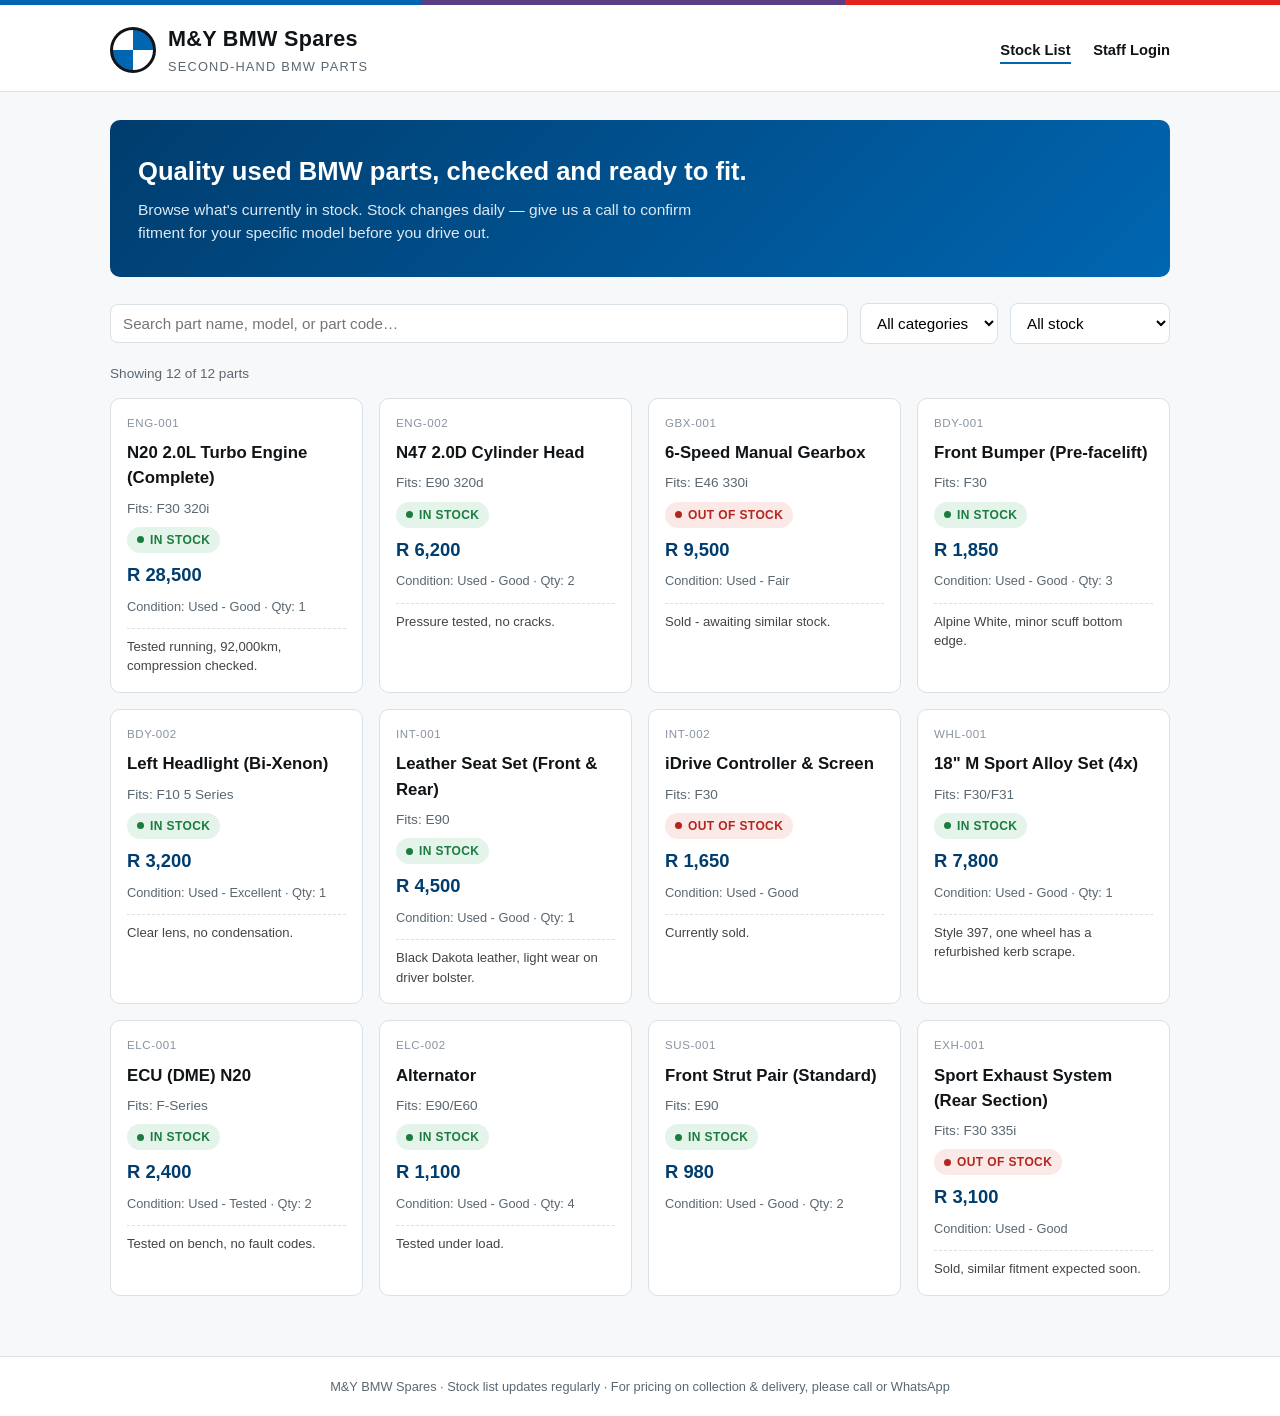
==== index.html @ ab0c29df "Add files via upload" ====
<!DOCTYPE html>
<html lang="en">
<head>
<meta charset="UTF-8">
<meta name="viewport" content="width=device-width, initial-scale=1.0">
<title>M&Y BMW Spares — Quality Second-Hand BMW Parts</title>
<meta name="description" content="M&Y BMW Spares — second-hand BMW parts. Browse current stock by category and model.">
<link rel="stylesheet" href="styles.css">
</head>
<body>

<div class="m-stripe"></div>
<header class="site-header">
  <div class="header-inner">
    <div class="brand">
      <div class="roundel"></div>
      <div>
        <h1>M&amp;Y BMW Spares</h1>
        <p>Second-hand BMW parts</p>
      </div>
    </div>
    <nav class="site-nav">
      <a href="index.html" class="active">Stock List</a>
      <a href="admin.html">Staff Login</a>
    </nav>
  </div>
</header>

<main>
  <section class="hero">
    <h2>Quality used BMW parts, checked and ready to fit.</h2>
    <p>Browse what's currently in stock. Stock changes daily — give us a call to confirm fitment for your specific model before you drive out.</p>
  </section>

  <div class="toolbar">
    <input type="search" id="search" placeholder="Search part name, model, or part code…">
    <select id="categoryFilter">
      <option value="">All categories</option>
    </select>
    <select id="stockFilter">
      <option value="">All stock</option>
      <option value="in">In stock only</option>
      <option value="out">Out of stock only</option>
    </select>
  </div>

  <div class="count-bar" id="countBar"></div>

  <div class="grid" id="grid"></div>
  <div class="empty" id="emptyMsg" style="display:none;">No parts match your search. Try a different term or filter.</div>
</main>

<footer>
  M&amp;Y BMW Spares · Stock list updates regularly · For pricing on collection &amp; delivery, please call or WhatsApp
</footer>

<script src="common.js"></script>
<script>
let allItems = [];

function renderCategoryOptions(items){
  const cats = [...new Set(items.map(i=>i.category))].sort();
  const sel = document.getElementById("categoryFilter");
  cats.forEach(c=>{
    const opt = document.createElement("option");
    opt.value = c; opt.textContent = c;
    sel.appendChild(opt);
  });
}

function cardHTML(item){
  const stockClass = item.inStock ? "in" : "out";
  const stockLabel = item.inStock ? "In stock" : "Out of stock";
  return `
    <div class="card">
      <span class="id">${item.id}</span>
      <h3>${item.name}</h3>
      <span class="model">Fits: ${item.model}</span>
      <span class="badge ${stockClass}">${stockLabel}</span>
      <span class="price">${formatPrice(item.price)}</span>
      <span class="meta">Condition: ${item.condition}${item.inStock && item.qty ? ` · Qty: ${item.qty}` : ""}</span>
      ${item.notes ? `<span class="notes">${item.notes}</span>` : ""}
    </div>
  `;
}

function applyFilters(){
  const q = document.getElementById("search").value.trim().toLowerCase();
  const cat = document.getElementById("categoryFilter").value;
  const stock = document.getElementById("stockFilter").value;

  let filtered = allItems.filter(i=>{
    const matchesQ = !q || (i.name+" "+i.model+" "+i.id+" "+i.category).toLowerCase().includes(q);
    const matchesCat = !cat || i.category === cat;
    const matchesStock = !stock || (stock === "in" ? i.inStock : !i.inStock);
    return matchesQ && matchesCat && matchesStock;
  });

  const grid = document.getElementById("grid");
  const empty = document.getElementById("emptyMsg");
  document.getElementById("countBar").textContent = `Showing ${filtered.length} of ${allItems.length} parts`;

  if (filtered.length === 0){
    grid.innerHTML = "";
    empty.style.display = "block";
  } else {
    empty.style.display = "none";
    grid.innerHTML = filtered.map(cardHTML).join("");
  }
}

async function init(){
  allItems = await loadInventory();
  renderCategoryOptions(allItems);
  applyFilters();
  document.getElementById("search").addEventListener("input", applyFilters);
  document.getElementById("categoryFilter").addEventListener("change", applyFilters);
  document.getElementById("stockFilter").addEventListener("change", applyFilters);
}
init();
</script>
</body>
</html>
---- styles.css ----
:root{
  --bmw-blue:#0066B1;
  --bmw-blue-deep:#003D6E;
  --bmw-sky:#5EB3E4;
  --m-purple:#5A3E85;
  --m-red:#E2231A;
  --ink:#101417;
  --paper:#F6F8FA;
  --line:#D9E1E7;
  --white:#FFFFFF;
  --good:#1C7C3F;
  --out:#B3261E;
  --radius:10px;
}

*{box-sizing:border-box;}
html,body{margin:0;padding:0;}
body{
  font-family:"Segoe UI",Roboto,Helvetica,Arial,sans-serif;
  background:var(--paper);
  color:var(--ink);
  line-height:1.5;
}

a{color:var(--bmw-blue-deep);}

/* M-stripe signature element */
.m-stripe{
  height:5px;
  width:100%;
  background:linear-gradient(90deg,
    var(--bmw-blue) 0% 33%,
    var(--m-purple) 33% 66%,
    var(--m-red) 66% 100%);
}

header.site-header{
  background:var(--white);
  border-bottom:1px solid var(--line);
}

.header-inner{
  max-width:1100px;
  margin:0 auto;
  padding:18px 20px 14px;
  display:flex;
  align-items:center;
  justify-content:space-between;
  gap:16px;
  flex-wrap:wrap;
}

.brand{
  display:flex;
  align-items:center;
  gap:12px;
}

.roundel{
  width:46px;height:46px;border-radius:50%;
  background:conic-gradient(var(--bmw-blue) 0deg 90deg, var(--white) 90deg 180deg, var(--bmw-blue) 180deg 270deg, var(--white) 270deg 360deg);
  border:3px solid var(--ink);
  flex-shrink:0;
}

.brand h1{
  margin:0;
  font-size:1.35rem;
  letter-spacing:0.3px;
  color:var(--ink);
}
.brand p{
  margin:2px 0 0;
  font-size:0.8rem;
  color:#5b6770;
  text-transform:uppercase;
  letter-spacing:1.2px;
}

nav.site-nav a{
  margin-left:18px;
  text-decoration:none;
  color:var(--ink);
  font-weight:600;
  font-size:0.92rem;
  padding-bottom:4px;
  border-bottom:2px solid transparent;
}
nav.site-nav a:hover, nav.site-nav a.active{
  border-bottom-color:var(--bmw-blue);
}

main{
  max-width:1100px;
  margin:0 auto;
  padding:28px 20px 60px;
}

.hero{
  background:linear-gradient(135deg,var(--bmw-blue-deep),var(--bmw-blue));
  color:var(--white);
  border-radius:var(--radius);
  padding:32px 28px;
  margin-bottom:26px;
}
.hero h2{margin:0 0 8px;font-size:1.6rem;}
.hero p{margin:0;color:#dce9f4;max-width:560px;font-size:0.97rem;}

.toolbar{
  display:flex;
  gap:12px;
  flex-wrap:wrap;
  margin-bottom:20px;
  align-items:center;
}
.toolbar input[type="search"], .toolbar select{
  padding:10px 12px;
  border:1px solid var(--line);
  border-radius:8px;
  font-size:0.95rem;
  background:var(--white);
}
.toolbar input[type="search"]{flex:1;min-width:200px;}

.count-bar{
  font-size:0.85rem;
  color:#5b6770;
  margin-bottom:14px;
}

.grid{
  display:grid;
  grid-template-columns:repeat(auto-fill,minmax(250px,1fr));
  gap:16px;
}

.card{
  background:var(--white);
  border:1px solid var(--line);
  border-radius:var(--radius);
  padding:16px;
  display:flex;
  flex-direction:column;
  gap:8px;
  position:relative;
  overflow:hidden;
}
.card::before{
  content:"";
  position:absolute;top:0;left:0;right:0;height:4px;
  background:linear-gradient(90deg,var(--bmw-blue),var(--m-purple),var(--m-red));
  opacity:0;
  transition:opacity .15s;
}
.card:hover::before{opacity:1;}

.card .id{
  font-size:0.72rem;
  letter-spacing:0.6px;
  color:#8893a0;
  text-transform:uppercase;
}
.card h3{
  margin:0;
  font-size:1.05rem;
  color:var(--ink);
}
.card .model{
  font-size:0.85rem;
  color:#5b6770;
}
.card .price{
  font-size:1.15rem;
  font-weight:700;
  color:var(--bmw-blue-deep);
}
.card .meta{
  font-size:0.8rem;
  color:#5b6770;
}
.card .notes{
  font-size:0.82rem;
  color:#444;
  border-top:1px dashed var(--line);
  padding-top:8px;
  margin-top:4px;
}

.badge{
  display:inline-flex;
  align-items:center;
  gap:6px;
  font-size:0.75rem;
  font-weight:700;
  padding:4px 10px;
  border-radius:999px;
  width:fit-content;
  text-transform:uppercase;
  letter-spacing:0.4px;
}
.badge.in{background:#E5F4EA;color:var(--good);}
.badge.out{background:#FBE9E7;color:var(--out);}
.badge::before{content:"";width:7px;height:7px;border-radius:50%;background:currentColor;}

.empty{
  text-align:center;
  padding:60px 20px;
  color:#5b6770;
}

footer{
  text-align:center;
  padding:20px;
  font-size:0.8rem;
  color:#5b6770;
  border-top:1px solid var(--line);
  background:var(--white);
}

/* Admin */
.admin-gate{
  max-width:380px;
  margin:60px auto;
  background:var(--white);
  border:1px solid var(--line);
  border-radius:var(--radius);
  padding:28px;
  text-align:center;
}
.admin-gate input{
  width:100%;
  padding:10px 12px;
  border:1px solid var(--line);
  border-radius:8px;
  margin:14px 0;
  font-size:1rem;
}
button{
  background:var(--bmw-blue);
  color:var(--white);
  border:none;
  padding:10px 16px;
  border-radius:8px;
  font-weight:600;
  cursor:pointer;
  font-size:0.92rem;
}
button:hover{background:var(--bmw-blue-deep);}
button.secondary{background:var(--white);color:var(--ink);border:1px solid var(--line);}
button.secondary:hover{background:var(--paper);}
button.danger{background:var(--m-red);}
button.danger:hover{background:#a31a13;}

.admin-toolbar{
  display:flex;
  gap:10px;
  flex-wrap:wrap;
  margin-bottom:18px;
}

table.stock-table{
  width:100%;
  border-collapse:collapse;
  background:var(--white);
  border:1px solid var(--line);
  border-radius:var(--radius);
  overflow:hidden;
}
table.stock-table th, table.stock-table td{
  padding:10px 12px;
  border-bottom:1px solid var(--line);
  font-size:0.88rem;
  text-align:left;
  vertical-align:middle;
}
table.stock-table th{
  background:var(--paper);
  font-size:0.75rem;
  text-transform:uppercase;
  letter-spacing:0.5px;
  color:#5b6770;
}
table.stock-table input[type="text"], table.stock-table input[type="number"]{
  width:100%;
  padding:6px 8px;
  border:1px solid var(--line);
  border-radius:6px;
  font-size:0.85rem;
}
.toggle-stock{
  cursor:pointer;
  border:none;
  font-size:0.75rem;
  font-weight:700;
  padding:6px 12px;
  border-radius:999px;
  text-transform:uppercase;
}
.toggle-stock.in{background:#E5F4EA;color:var(--good);}
.toggle-stock.out{background:#FBE9E7;color:var(--out);}

.save-bar{
  position:sticky;
  bottom:0;
  background:var(--white);
  border-top:1px solid var(--line);
  padding:14px 20px;
  display:flex;
  gap:12px;
  justify-content:flex-end;
  margin-top:20px;
  border-radius:0 0 var(--radius) var(--radius);
}

.status-msg{
  font-size:0.85rem;
  color:var(--good);
  align-self:center;
  margin-right:auto;
}

.row-delete{
  background:none;
  color:var(--m-red);
  border:none;
  font-weight:700;
  cursor:pointer;
  font-size:0.85rem;
}

@media (max-width:640px){
  table.stock-table{font-size:0.78rem;}
  .header-inner{flex-direction:column;align-items:flex-start;}
}
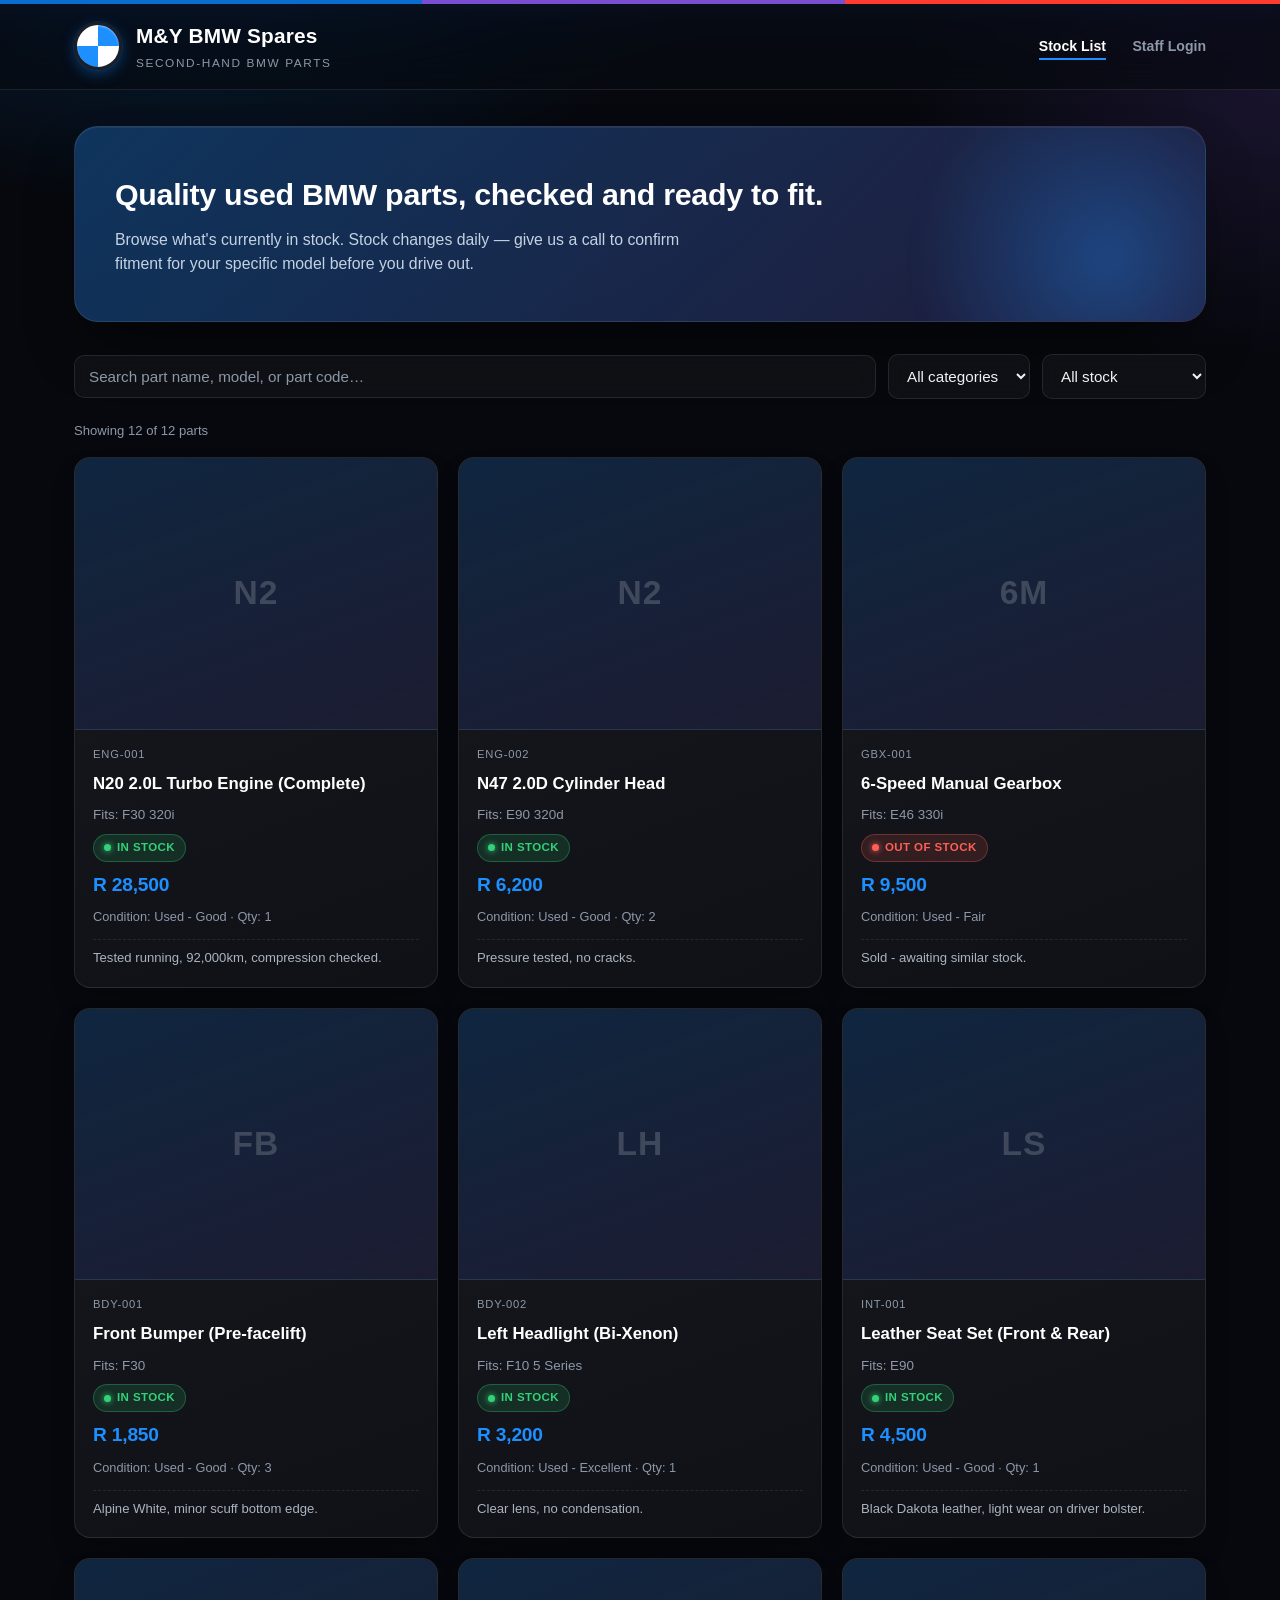
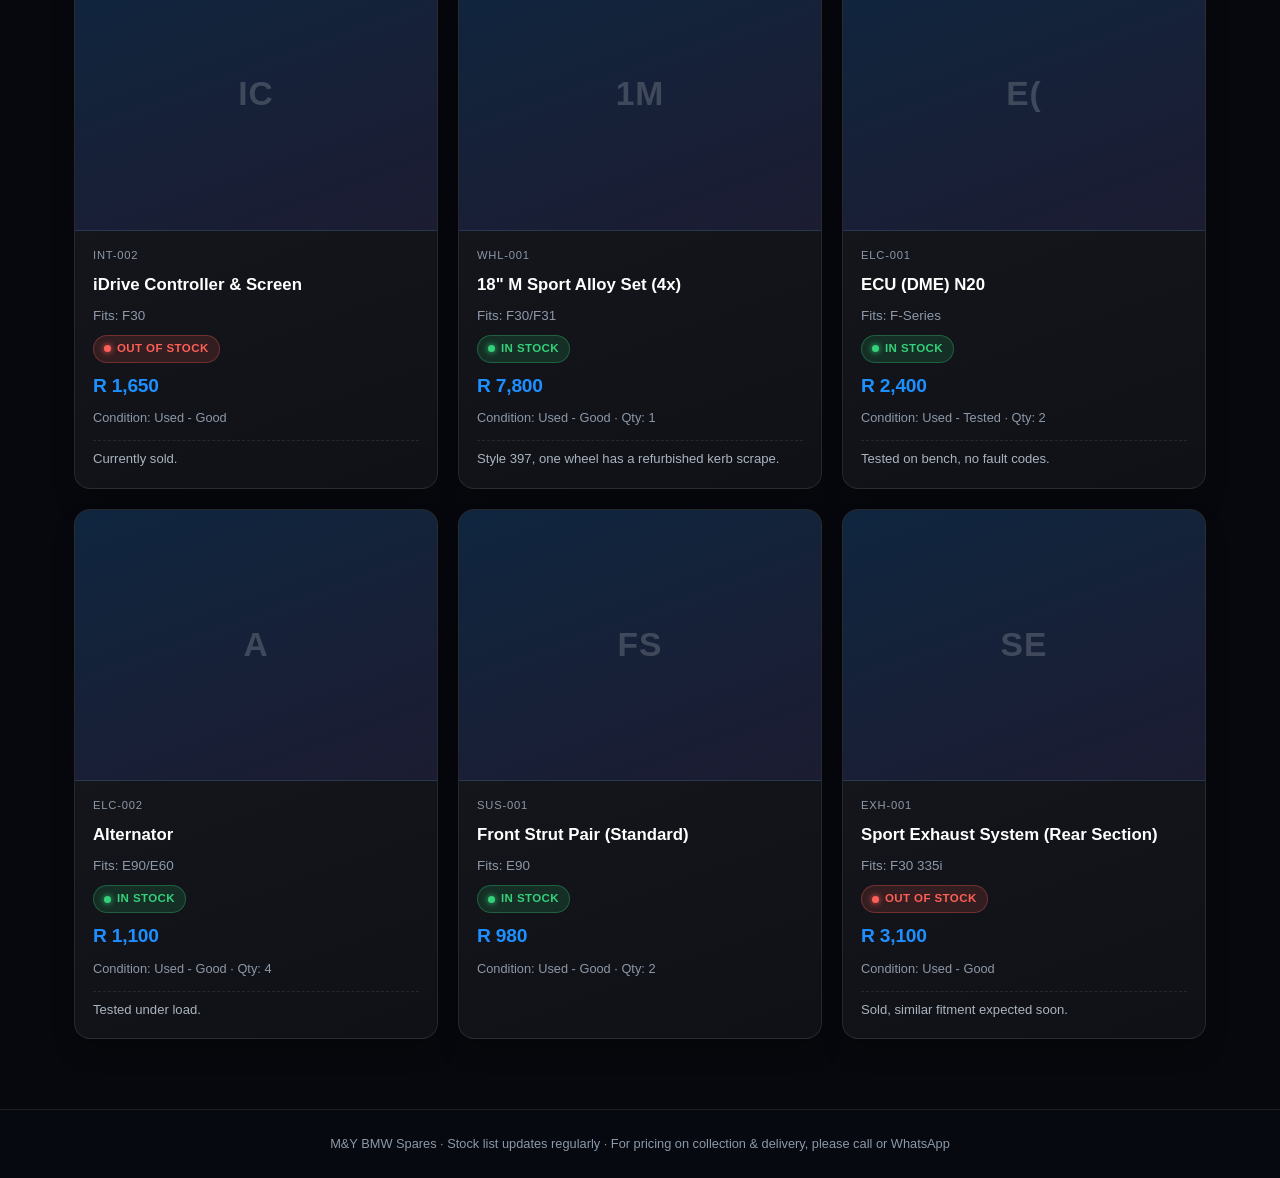
==== commit 09e265ee: "Add files via upload" ====
--- a/index.html
+++ b/index.html
@@ -68,18 +68,32 @@
   });
 }
 
+function initials(name){
+  return name.split(" ").filter(Boolean).slice(0,2).map(w=>w[0]).join("").toUpperCase();
+}
+
+function mediaHTML(item){
+  if (item.image){
+    return `<div class="card-media"><img src="${item.image}" alt="${item.name}" loading="lazy" onerror="this.parentElement.innerHTML='<span class=\\'ph-icon\\'>${initials(item.name)}</span>'"></div>`;
+  }
+  return `<div class="card-media"><span class="ph-icon">${initials(item.name)}</span></div>`;
+}
+
 function cardHTML(item){
   const stockClass = item.inStock ? "in" : "out";
   const stockLabel = item.inStock ? "In stock" : "Out of stock";
   return `
     <div class="card">
-      <span class="id">${item.id}</span>
-      <h3>${item.name}</h3>
-      <span class="model">Fits: ${item.model}</span>
-      <span class="badge ${stockClass}">${stockLabel}</span>
-      <span class="price">${formatPrice(item.price)}</span>
-      <span class="meta">Condition: ${item.condition}${item.inStock && item.qty ? ` · Qty: ${item.qty}` : ""}</span>
-      ${item.notes ? `<span class="notes">${item.notes}</span>` : ""}
+      ${mediaHTML(item)}
+      <div class="card-body">
+        <span class="id">${item.id}</span>
+        <h3>${item.name}</h3>
+        <span class="model">Fits: ${item.model}</span>
+        <span class="badge ${stockClass}">${stockLabel}</span>
+        <span class="price">${formatPrice(item.price)}</span>
+        <span class="meta">Condition: ${item.condition}${item.inStock && item.qty ? ` · Qty: ${item.qty}` : ""}</span>
+        ${item.notes ? `<span class="notes">${item.notes}</span>` : ""}
+      </div>
     </div>
   `;
 }
--- a/styles.css
+++ b/styles.css
@@ -1,48 +1,64 @@
 :root{
-  --bmw-blue:#0066B1;
-  --bmw-blue-deep:#003D6E;
-  --bmw-sky:#5EB3E4;
-  --m-purple:#5A3E85;
-  --m-red:#E2231A;
-  --ink:#101417;
-  --paper:#F6F8FA;
-  --line:#D9E1E7;
+  --bmw-blue:#0a6ed1;
+  --bmw-blue-bright:#1e8fff;
+  --bmw-blue-deep:#003d6e;
+  --m-purple:#7b4ed1;
+  --m-red:#ff3b30;
+  --bg-0:#06080d;
+  --bg-1:#0c1018;
+  --bg-2:#11161f;
+  --surface:rgba(255,255,255,0.04);
+  --surface-hi:rgba(255,255,255,0.07);
+  --line:rgba(255,255,255,0.09);
+  --ink:#eef2f7;
+  --ink-dim:#8d98a8;
   --white:#FFFFFF;
-  --good:#1C7C3F;
-  --out:#B3261E;
-  --radius:10px;
+  --good:#33d17a;
+  --out:#ff5f56;
+  --radius:16px;
+  --radius-sm:10px;
 }
 
 *{box-sizing:border-box;}
 html,body{margin:0;padding:0;}
 body{
-  font-family:"Segoe UI",Roboto,Helvetica,Arial,sans-serif;
-  background:var(--paper);
+  font-family:"Inter","Segoe UI",Roboto,Helvetica,Arial,sans-serif;
+  background:
+    radial-gradient(ellipse 900px 500px at 15% -10%, rgba(10,110,209,0.25), transparent 60%),
+    radial-gradient(ellipse 700px 500px at 100% 10%, rgba(123,78,209,0.16), transparent 55%),
+    var(--bg-0);
+  background-attachment:fixed;
   color:var(--ink);
-  line-height:1.5;
-}
-
-a{color:var(--bmw-blue-deep);}
-
-/* M-stripe signature element */
+  line-height:1.55;
+  -webkit-font-smoothing:antialiased;
+}
+
+a{color:var(--bmw-blue-bright);}
+
 .m-stripe{
-  height:5px;
+  height:4px;
   width:100%;
   background:linear-gradient(90deg,
     var(--bmw-blue) 0% 33%,
     var(--m-purple) 33% 66%,
     var(--m-red) 66% 100%);
+  box-shadow:0 0 18px 1px rgba(123,78,209,0.55), 0 0 30px 4px rgba(10,110,209,0.35);
 }
 
 header.site-header{
-  background:var(--white);
+  background:rgba(8,11,17,0.7);
+  backdrop-filter:blur(18px) saturate(140%);
+  -webkit-backdrop-filter:blur(18px) saturate(140%);
   border-bottom:1px solid var(--line);
+  position:sticky;
+  top:0;
+  z-index:50;
 }
 
 .header-inner{
-  max-width:1100px;
+  max-width:1180px;
   margin:0 auto;
-  padding:18px 20px 14px;
+  padding:16px 24px;
   display:flex;
   align-items:center;
   justify-content:space-between;
@@ -53,134 +69,204 @@
 .brand{
   display:flex;
   align-items:center;
-  gap:12px;
+  gap:14px;
 }
 
 .roundel{
-  width:46px;height:46px;border-radius:50%;
-  background:conic-gradient(var(--bmw-blue) 0deg 90deg, var(--white) 90deg 180deg, var(--bmw-blue) 180deg 270deg, var(--white) 270deg 360deg);
-  border:3px solid var(--ink);
+  width:48px;height:48px;border-radius:50%;
+  background:conic-gradient(var(--bmw-blue-bright) 0deg 90deg, var(--white) 90deg 180deg, var(--bmw-blue-bright) 180deg 270deg, var(--white) 270deg 360deg);
+  border:3px solid #1a1f29;
   flex-shrink:0;
-}
+  box-shadow:
+    0 4px 14px rgba(10,110,209,0.45),
+    0 0 0 1px rgba(255,255,255,0.06),
+    inset 0 1px 2px rgba(255,255,255,0.5);
+  transform:perspective(200px) rotateY(0deg);
+  transition:transform .4s ease;
+}
+.brand:hover .roundel{transform:perspective(200px) rotateY(25deg);}
 
 .brand h1{
   margin:0;
-  font-size:1.35rem;
-  letter-spacing:0.3px;
-  color:var(--ink);
+  font-size:1.3rem;
+  letter-spacing:0.2px;
+  font-weight:700;
+  color:var(--white);
 }
 .brand p{
   margin:2px 0 0;
-  font-size:0.8rem;
-  color:#5b6770;
+  font-size:0.74rem;
+  color:var(--ink-dim);
   text-transform:uppercase;
-  letter-spacing:1.2px;
+  letter-spacing:1.6px;
 }
 
 nav.site-nav a{
-  margin-left:18px;
+  margin-left:22px;
   text-decoration:none;
-  color:var(--ink);
+  color:var(--ink-dim);
   font-weight:600;
-  font-size:0.92rem;
+  font-size:0.88rem;
   padding-bottom:4px;
   border-bottom:2px solid transparent;
+  transition:color .15s, border-color .15s;
 }
 nav.site-nav a:hover, nav.site-nav a.active{
-  border-bottom-color:var(--bmw-blue);
+  color:var(--white);
+  border-bottom-color:var(--bmw-blue-bright);
 }
 
 main{
-  max-width:1100px;
+  max-width:1180px;
   margin:0 auto;
-  padding:28px 20px 60px;
+  padding:36px 24px 70px;
 }
 
 .hero{
-  background:linear-gradient(135deg,var(--bmw-blue-deep),var(--bmw-blue));
+  position:relative;
+  background:
+    linear-gradient(135deg, rgba(10,110,209,0.35), rgba(123,78,209,0.18)),
+    linear-gradient(160deg, var(--bg-2), var(--bg-1));
+  border:1px solid var(--line);
   color:var(--white);
-  border-radius:var(--radius);
-  padding:32px 28px;
-  margin-bottom:26px;
-}
-.hero h2{margin:0 0 8px;font-size:1.6rem;}
-.hero p{margin:0;color:#dce9f4;max-width:560px;font-size:0.97rem;}
+  border-radius:24px;
+  padding:44px 40px;
+  margin-bottom:32px;
+  overflow:hidden;
+  box-shadow:0 30px 60px -20px rgba(0,0,0,0.6), inset 0 1px 0 rgba(255,255,255,0.06);
+}
+.hero::after{
+  content:"";
+  position:absolute;
+  top:-40%;right:-10%;
+  width:420px;height:420px;
+  background:radial-gradient(circle, rgba(30,143,255,0.35), transparent 65%);
+  filter:blur(10px);
+  pointer-events:none;
+}
+.hero h2{margin:0 0 10px;font-size:1.9rem;font-weight:800;letter-spacing:-0.3px;position:relative;}
+.hero p{margin:0;color:#c4d3e3;max-width:580px;font-size:0.99rem;position:relative;}
 
 .toolbar{
   display:flex;
   gap:12px;
   flex-wrap:wrap;
-  margin-bottom:20px;
+  margin-bottom:22px;
   align-items:center;
 }
 .toolbar input[type="search"], .toolbar select{
-  padding:10px 12px;
-  border:1px solid var(--line);
-  border-radius:8px;
+  padding:12px 14px;
+  border:1px solid var(--line);
+  border-radius:var(--radius-sm);
   font-size:0.95rem;
-  background:var(--white);
-}
-.toolbar input[type="search"]{flex:1;min-width:200px;}
+  background:var(--surface);
+  color:var(--ink);
+  backdrop-filter:blur(10px);
+}
+.toolbar input[type="search"]::placeholder{color:var(--ink-dim);}
+.toolbar input[type="search"]{flex:1;min-width:220px;}
+.toolbar select{color-scheme:dark;}
 
 .count-bar{
-  font-size:0.85rem;
-  color:#5b6770;
-  margin-bottom:14px;
+  font-size:0.82rem;
+  color:var(--ink-dim);
+  margin-bottom:16px;
 }
 
 .grid{
   display:grid;
-  grid-template-columns:repeat(auto-fill,minmax(250px,1fr));
-  gap:16px;
+  grid-template-columns:repeat(auto-fill,minmax(270px,1fr));
+  gap:20px;
+  perspective:1200px;
 }
 
 .card{
-  background:var(--white);
+  background:linear-gradient(160deg, var(--surface-hi), var(--surface));
   border:1px solid var(--line);
   border-radius:var(--radius);
-  padding:16px;
+  padding:0;
+  display:flex;
+  flex-direction:column;
+  position:relative;
+  overflow:hidden;
+  box-shadow:0 14px 30px -14px rgba(0,0,0,0.55), inset 0 1px 0 rgba(255,255,255,0.04);
+  transition:transform .25s ease, box-shadow .25s ease, border-color .25s ease;
+}
+.card:hover{
+  transform:translateY(-6px) rotateX(1.5deg);
+  border-color:rgba(30,143,255,0.4);
+  box-shadow:0 26px 46px -16px rgba(10,110,209,0.35), 0 4px 14px rgba(0,0,0,0.5), inset 0 1px 0 rgba(255,255,255,0.06);
+}
+.card::before{
+  content:"";
+  position:absolute;top:0;left:0;right:0;height:3px;
+  background:linear-gradient(90deg,var(--bmw-blue-bright),var(--m-purple),var(--m-red));
+  opacity:0;
+  transition:opacity .2s;
+  z-index:2;
+}
+.card:hover::before{opacity:1;}
+
+.card-media{
+  width:100%;
+  aspect-ratio:4/3;
+  background:
+    linear-gradient(160deg, rgba(10,110,209,0.18), rgba(123,78,209,0.10)),
+    var(--bg-2);
+  display:flex;
+  align-items:center;
+  justify-content:center;
+  position:relative;
+  overflow:hidden;
+  border-bottom:1px solid var(--line);
+}
+.card-media img{
+  width:100%;height:100%;object-fit:cover;
+  display:block;
+}
+.card-media .ph-icon{
+  font-size:2.1rem;
+  font-weight:800;
+  letter-spacing:1px;
+  color:rgba(255,255,255,0.18);
+}
+
+.card-body{
+  padding:16px 18px 18px;
   display:flex;
   flex-direction:column;
   gap:8px;
-  position:relative;
-  overflow:hidden;
-}
-.card::before{
-  content:"";
-  position:absolute;top:0;left:0;right:0;height:4px;
-  background:linear-gradient(90deg,var(--bmw-blue),var(--m-purple),var(--m-red));
-  opacity:0;
-  transition:opacity .15s;
-}
-.card:hover::before{opacity:1;}
+}
 
 .card .id{
-  font-size:0.72rem;
-  letter-spacing:0.6px;
-  color:#8893a0;
+  font-size:0.7rem;
+  letter-spacing:0.8px;
+  color:var(--ink-dim);
   text-transform:uppercase;
 }
 .card h3{
   margin:0;
   font-size:1.05rem;
-  color:var(--ink);
+  font-weight:700;
+  color:var(--white);
 }
 .card .model{
-  font-size:0.85rem;
-  color:#5b6770;
+  font-size:0.84rem;
+  color:var(--ink-dim);
 }
 .card .price{
-  font-size:1.15rem;
-  font-weight:700;
-  color:var(--bmw-blue-deep);
+  font-size:1.2rem;
+  font-weight:800;
+  color:var(--bmw-blue-bright);
+  letter-spacing:-0.2px;
 }
 .card .meta{
   font-size:0.8rem;
-  color:#5b6770;
+  color:var(--ink-dim);
 }
 .card .notes{
   font-size:0.82rem;
-  color:#444;
+  color:#aab4c0;
   border-top:1px dashed var(--line);
   padding-top:8px;
   margin-top:4px;
@@ -190,126 +276,178 @@
   display:inline-flex;
   align-items:center;
   gap:6px;
-  font-size:0.75rem;
-  font-weight:700;
-  padding:4px 10px;
+  font-size:0.72rem;
+  font-weight:700;
+  padding:5px 11px;
   border-radius:999px;
   width:fit-content;
   text-transform:uppercase;
   letter-spacing:0.4px;
-}
-.badge.in{background:#E5F4EA;color:var(--good);}
-.badge.out{background:#FBE9E7;color:var(--out);}
-.badge::before{content:"";width:7px;height:7px;border-radius:50%;background:currentColor;}
+  backdrop-filter:blur(6px);
+}
+.badge.in{background:rgba(51,209,122,0.14);color:var(--good);box-shadow:inset 0 0 0 1px rgba(51,209,122,0.3);}
+.badge.out{background:rgba(255,95,86,0.14);color:var(--out);box-shadow:inset 0 0 0 1px rgba(255,95,86,0.3);}
+.badge::before{content:"";width:7px;height:7px;border-radius:50%;background:currentColor;box-shadow:0 0 6px currentColor;}
 
 .empty{
   text-align:center;
-  padding:60px 20px;
-  color:#5b6770;
+  padding:70px 20px;
+  color:var(--ink-dim);
 }
 
 footer{
   text-align:center;
-  padding:20px;
+  padding:24px;
   font-size:0.8rem;
-  color:#5b6770;
+  color:var(--ink-dim);
   border-top:1px solid var(--line);
-  background:var(--white);
-}
-
-/* Admin */
+  background:rgba(8,11,17,0.6);
+}
+
 .admin-gate{
-  max-width:380px;
-  margin:60px auto;
-  background:var(--white);
+  max-width:400px;
+  margin:70px auto;
+  background:linear-gradient(160deg, var(--surface-hi), var(--surface));
   border:1px solid var(--line);
   border-radius:var(--radius);
-  padding:28px;
+  padding:34px;
   text-align:center;
-}
+  box-shadow:0 30px 60px -20px rgba(0,0,0,0.6);
+}
+.admin-gate h2{color:var(--white);margin-top:0;}
+.admin-gate p{color:var(--ink-dim);}
 .admin-gate input{
   width:100%;
-  padding:10px 12px;
-  border:1px solid var(--line);
-  border-radius:8px;
+  padding:12px 14px;
+  border:1px solid var(--line);
+  border-radius:var(--radius-sm);
   margin:14px 0;
   font-size:1rem;
-}
+  background:var(--bg-2);
+  color:var(--ink);
+}
+
 button{
-  background:var(--bmw-blue);
+  background:linear-gradient(135deg, var(--bmw-blue-bright), var(--bmw-blue));
   color:var(--white);
   border:none;
-  padding:10px 16px;
-  border-radius:8px;
-  font-weight:600;
+  padding:11px 18px;
+  border-radius:var(--radius-sm);
+  font-weight:700;
   cursor:pointer;
-  font-size:0.92rem;
-}
-button:hover{background:var(--bmw-blue-deep);}
-button.secondary{background:var(--white);color:var(--ink);border:1px solid var(--line);}
-button.secondary:hover{background:var(--paper);}
-button.danger{background:var(--m-red);}
-button.danger:hover{background:#a31a13;}
+  font-size:0.9rem;
+  box-shadow:0 8px 20px -6px rgba(10,110,209,0.55);
+  transition:transform .15s, box-shadow .15s, filter .15s;
+}
+button:hover{transform:translateY(-1px);filter:brightness(1.08);}
+button:active{transform:translateY(0);}
+button.secondary{background:var(--surface);color:var(--ink);border:1px solid var(--line);box-shadow:none;}
+button.secondary:hover{background:var(--surface-hi);filter:none;}
+button.danger{background:linear-gradient(135deg,#ff6a60,var(--m-red));}
 
 .admin-toolbar{
   display:flex;
   gap:10px;
   flex-wrap:wrap;
-  margin-bottom:18px;
-}
-
-table.stock-table{
-  width:100%;
-  border-collapse:collapse;
-  background:var(--white);
+  margin-bottom:20px;
+}
+
+.admin-card{
+  background:linear-gradient(160deg, var(--surface-hi), var(--surface));
   border:1px solid var(--line);
   border-radius:var(--radius);
-  overflow:hidden;
-}
-table.stock-table th, table.stock-table td{
-  padding:10px 12px;
-  border-bottom:1px solid var(--line);
-  font-size:0.88rem;
-  text-align:left;
-  vertical-align:middle;
-}
-table.stock-table th{
-  background:var(--paper);
-  font-size:0.75rem;
+  padding:16px;
+  margin-bottom:14px;
+  box-shadow:0 14px 30px -16px rgba(0,0,0,0.55);
+  display:grid;
+  grid-template-columns:96px 1fr;
+  gap:16px;
+}
+.admin-card .img-cell{
+  display:flex;
+  flex-direction:column;
+  align-items:center;
+  gap:8px;
+}
+.admin-card .img-preview{
+  width:96px;height:72px;
+  border-radius:8px;
+  background:var(--bg-2);
+  border:1px solid var(--line);
+  object-fit:cover;
+  display:block;
+}
+.admin-card .img-preview.placeholder{
+  display:flex;align-items:center;justify-content:center;
+  color:var(--ink-dim);font-size:0.65rem;text-align:center;padding:4px;
+}
+.admin-card .upload-btn{
+  font-size:0.7rem;
+  padding:6px 10px;
+  background:var(--surface);
+  border:1px solid var(--line);
+  color:var(--ink);
+  box-shadow:none;
+}
+.admin-card .upload-btn:hover{background:var(--surface-hi);}
+
+.field-grid{
+  display:grid;
+  grid-template-columns:repeat(auto-fit,minmax(140px,1fr));
+  gap:10px;
+}
+.field-grid label{
+  font-size:0.68rem;
   text-transform:uppercase;
   letter-spacing:0.5px;
-  color:#5b6770;
-}
-table.stock-table input[type="text"], table.stock-table input[type="number"]{
+  color:var(--ink-dim);
+  display:block;
+  margin-bottom:4px;
+}
+.field-grid input, .field-grid textarea{
   width:100%;
-  padding:6px 8px;
-  border:1px solid var(--line);
-  border-radius:6px;
+  padding:8px 10px;
+  border:1px solid var(--line);
+  border-radius:8px;
   font-size:0.85rem;
-}
+  background:var(--bg-2);
+  color:var(--ink);
+}
+.field-row-actions{
+  display:flex;
+  align-items:center;
+  justify-content:space-between;
+  margin-top:10px;
+  grid-column:1 / -1;
+}
+
 .toggle-stock{
   cursor:pointer;
   border:none;
-  font-size:0.75rem;
-  font-weight:700;
-  padding:6px 12px;
+  font-size:0.72rem;
+  font-weight:700;
+  padding:7px 14px;
   border-radius:999px;
   text-transform:uppercase;
-}
-.toggle-stock.in{background:#E5F4EA;color:var(--good);}
-.toggle-stock.out{background:#FBE9E7;color:var(--out);}
+  box-shadow:none;
+}
+.toggle-stock.in{background:rgba(51,209,122,0.14);color:var(--good);box-shadow:inset 0 0 0 1px rgba(51,209,122,0.35);}
+.toggle-stock.out{background:rgba(255,95,86,0.14);color:var(--out);box-shadow:inset 0 0 0 1px rgba(255,95,86,0.35);}
+.toggle-stock:hover{transform:none;filter:brightness(1.15);}
 
 .save-bar{
   position:sticky;
-  bottom:0;
-  background:var(--white);
-  border-top:1px solid var(--line);
+  bottom:16px;
+  background:rgba(15,19,28,0.85);
+  backdrop-filter:blur(16px);
+  border:1px solid var(--line);
   padding:14px 20px;
   display:flex;
   gap:12px;
   justify-content:flex-end;
   margin-top:20px;
-  border-radius:0 0 var(--radius) var(--radius);
+  border-radius:var(--radius);
+  box-shadow:0 20px 40px -16px rgba(0,0,0,0.6);
 }
 
 .status-msg{
@@ -321,14 +459,18 @@
 
 .row-delete{
   background:none;
-  color:var(--m-red);
+  color:var(--out);
   border:none;
   font-weight:700;
   cursor:pointer;
-  font-size:0.85rem;
-}
+  font-size:0.8rem;
+  box-shadow:none;
+  padding:6px 10px;
+}
+.row-delete:hover{transform:none;filter:none;text-decoration:underline;}
 
 @media (max-width:640px){
-  table.stock-table{font-size:0.78rem;}
+  .admin-card{grid-template-columns:1fr;}
+  .admin-card .img-cell{flex-direction:row;}
   .header-inner{flex-direction:column;align-items:flex-start;}
 }
